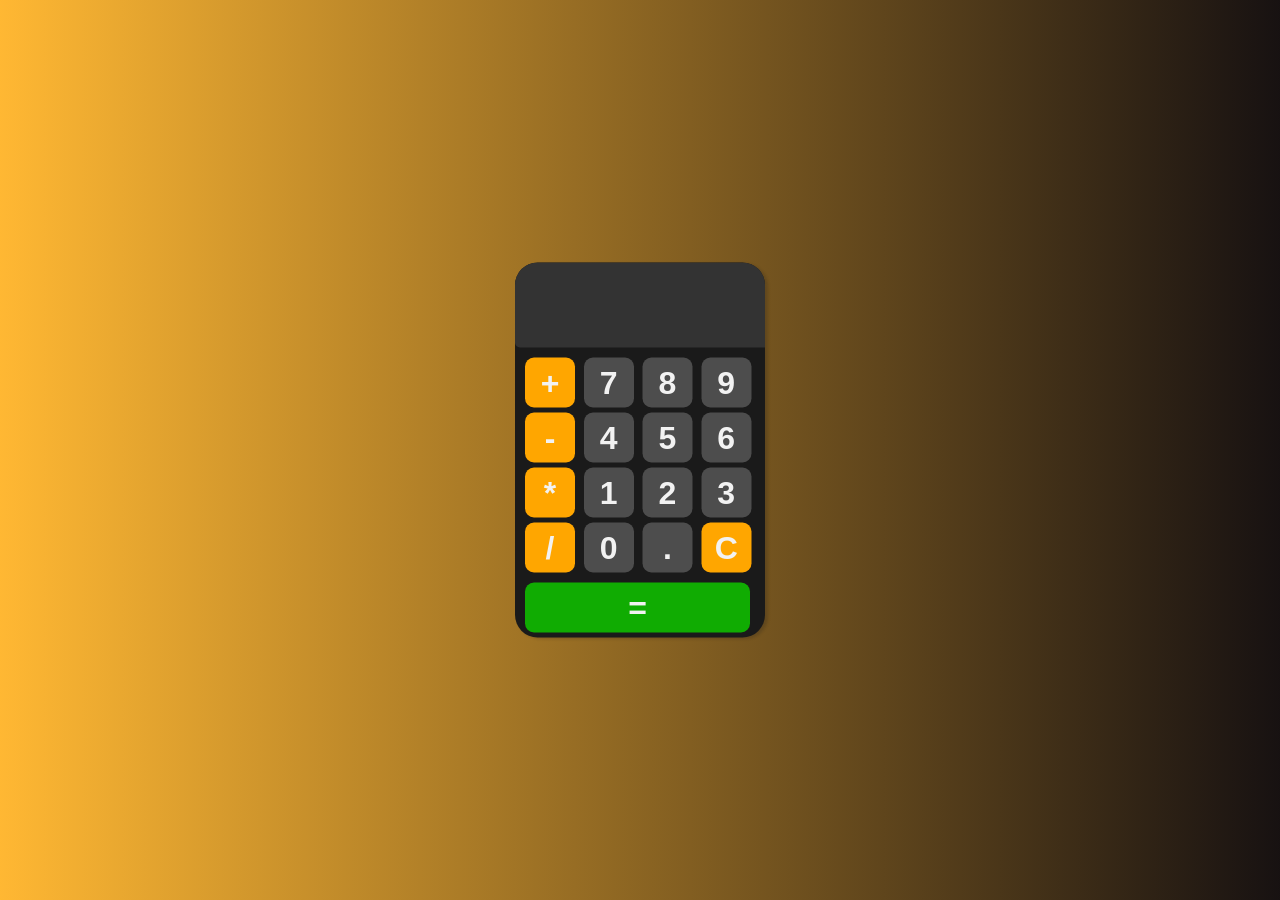
==== index.html @ 8efeb7fb "simple calculator" ====
<!DOCTYPE html>
<html lang="en">
<head>
    <meta charset="UTF-8">
    <meta name="viewport" content="width=device-width, initial-scale=1.0">
    <title> Simple Calculator</title>
    <link rel="stylesheet"  href="style.css">

</head>
<body>


<div id="calculator">
    
    <input id="display" readonly>

    <div id ="keys">
        <button onclick="getDisplay(`+`)" class="operator-btn">+</button>
        <button onclick="getDisplay(`7`)">7</button>
        <button onclick="getDisplay(`8`)">8</button>
        <button onclick="getDisplay(`9`)">9</button>
        <button onclick="getDisplay(`-`)" class="operator-btn">-</button>
        <button onclick="getDisplay(`4`)">4</button>
        <button onclick ="getDisplay(`5`)">5</button>
        <button onclick="getDisplay(`6`)">6</button>
        <button onclick="getDisplay(`*`)" class="operator-btn">*</button>
        <button onclick="getDisplay(`1`)">1</button>
        <button onclick="getDisplay(`2`)">2</button>
        <button onclick="getDisplay(`3`)">3</button>
        <button onclick="getDisplay(`/`)" class="operator-btn">/</button>
        <button onclick="getDisplay(`0`)">0</button>
        <button onclick="getDisplay(`.`)">.</button>
        <button onclick="clearDisplay()" class="operator-btn">C</button>
       
    </div>
    <button onclick="calculator()" class="calculate-btn">=</button>
    
</div>



   
<script src="index.js"></script>
</body>
</html>
---- style.css ----
body{
    margin: 0;
    display: flex;
    justify-content: center;
    align-items: center;
    height: 100vh;
    background: linear-gradient(to left ,hsl(0, 14%, 8%),hsl(39, 100%, 60%));
    background-repeat: no-repeat;
    background-attachment: fixed;
    position: center;

} 

 
#calculator{ 
    height: 750px;
    font-family: Arial, Helvetica, sans-serif;
    background-color: hsl(0, 0%, 10%);
    border-radius: 45px;
    max-width: 500px;
    overflow: hidden;
    border-color: black;
   box-shadow: 6px 3px 6px rgba(24, 24, 24, 0.2);
    transform: scale(50%,50%);

}
#display{
    width:100% ;
    height: 150px;
    padding: 10px;
    font-size: 4rem;
    text-align: left;
    border-radius: 10px;
    border: none;
    background-color: hsl(0, 0%, 20%);
    color: hsl(0, 0%, 95%);
}

#keys{
    display: grid;
    grid-template-columns: repeat(4, 1fr);
    gap: 10px;
    padding: 20px;
    
}
button{
    height: 100px;
    width: 100px;
    border-radius: 18px;
    border: none;
    background-color: hsl(0, 0%, 30%);
    color: hsl(0, 0%, 95%);
    font-size: 4rem;
    font-weight: bold;
    cursor: pointer;
}
button:hover{
    background-color: hsl(0, 0%, 30%);

}
button:active{
    background-color: hsl(0, 0%, 35%);;
    
}

.operator-btn{
    background-color: hsl(39, 100%, 50%);
    
}
.operator-btn:hover{
    background-color:hsl(39, 100%, 55%); ;

}
.operator-btn:active{
    background-color:hsl(39, 100%, 60%);;
}

.calculate-btn{
    height: 100px;
    width: 450px;
    border-radius: 18px;
    margin-left:20px ;
    background-color: hsl(115, 98%, 34%);
}
.calculate-btn:hover{
    background-color: hsl(115, 98%, 39%);
}
.calculate-btn:active{
    background-color: hsl(115, 98%, 41%);
}
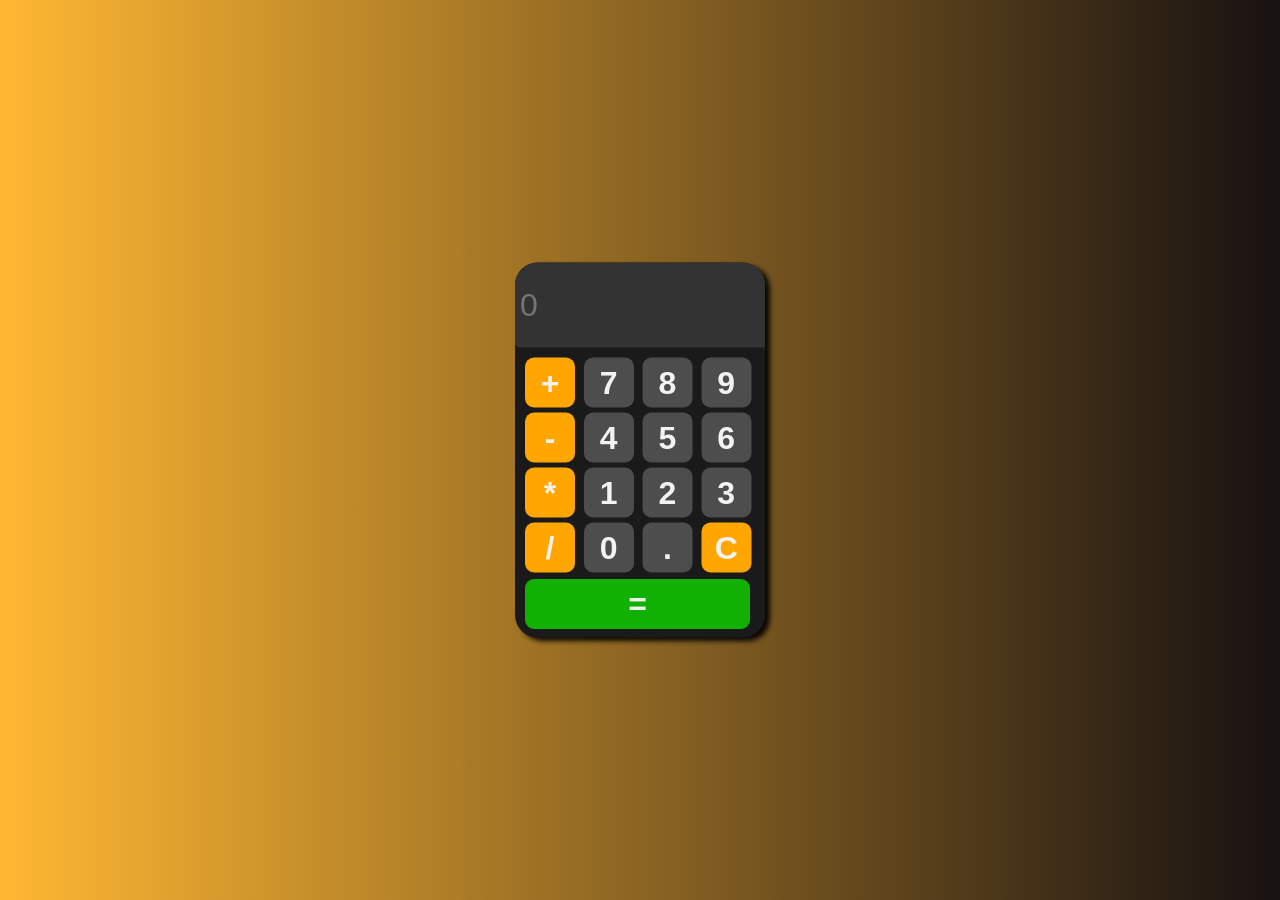
==== commit 784538a1: "initial commit" ====
--- a/index.html
+++ b/index.html
@@ -12,7 +12,7 @@
 
 <div id="calculator">
     
-    <input id="display" readonly>
+    <input id="display" readonly placeholder="0" >
 
     <div id ="keys">
         <button onclick="getDisplay(`+`)" class="operator-btn">+</button>
--- a/style.css
+++ b/style.css
@@ -20,7 +20,7 @@
     max-width: 500px;
     overflow: hidden;
     border-color: black;
-   box-shadow: 6px 3px 6px rgba(24, 24, 24, 0.2);
+   box-shadow: 10px 7px 10px rgba(0, 0, 0, 0.918);
     transform: scale(50%,50%);
 
 }
@@ -55,11 +55,11 @@
     cursor: pointer;
 }
 button:hover{
-    background-color: hsl(0, 0%, 30%);
+    background-color: hsl(0, 0%, 40%);
 
 }
 button:active{
-    background-color: hsl(0, 0%, 35%);;
+    background-color: hsl(0, 0%, 50%);;
     
 }
 
@@ -68,23 +68,55 @@
     
 }
 .operator-btn:hover{
-    background-color:hsl(39, 100%, 55%); ;
+    background-color:hsl(39, 100%, 60%); ;
 
 }
 .operator-btn:active{
-    background-color:hsl(39, 100%, 60%);;
+    background-color:hsl(39, 100%, 70%);;
 }
 
 .calculate-btn{
     height: 100px;
     width: 450px;
+    margin-top:-7px ;
     border-radius: 18px;
     margin-left:20px ;
-    background-color: hsl(115, 98%, 34%);
+    background-color: hsl(115, 98%, 35%);
 }
 .calculate-btn:hover{
-    background-color: hsl(115, 98%, 39%);
+    background-color: hsl(115, 98%, 45%);
 }
 .calculate-btn:active{
-    background-color: hsl(115, 98%, 41%);
-}+    background-color: hsl(115, 98%, 55%);
+}
+
+
+
+@media screen and (max-width: 768px) {
+
+    #calculator{ 
+        height: 600px;
+        width: 400px;
+      
+    
+    }
+    #display{
+        width:100% ;
+        height: 100px;
+        margin-left: 4px;
+      
+    }
+    
+    button{
+        height: 70px;
+        width: 75px;
+        font-size: 2rem;
+    }
+
+    .calculate-btn{
+        width: 300px;
+        height: 70px;
+        margin-left: 30px;
+    }
+    
+}
